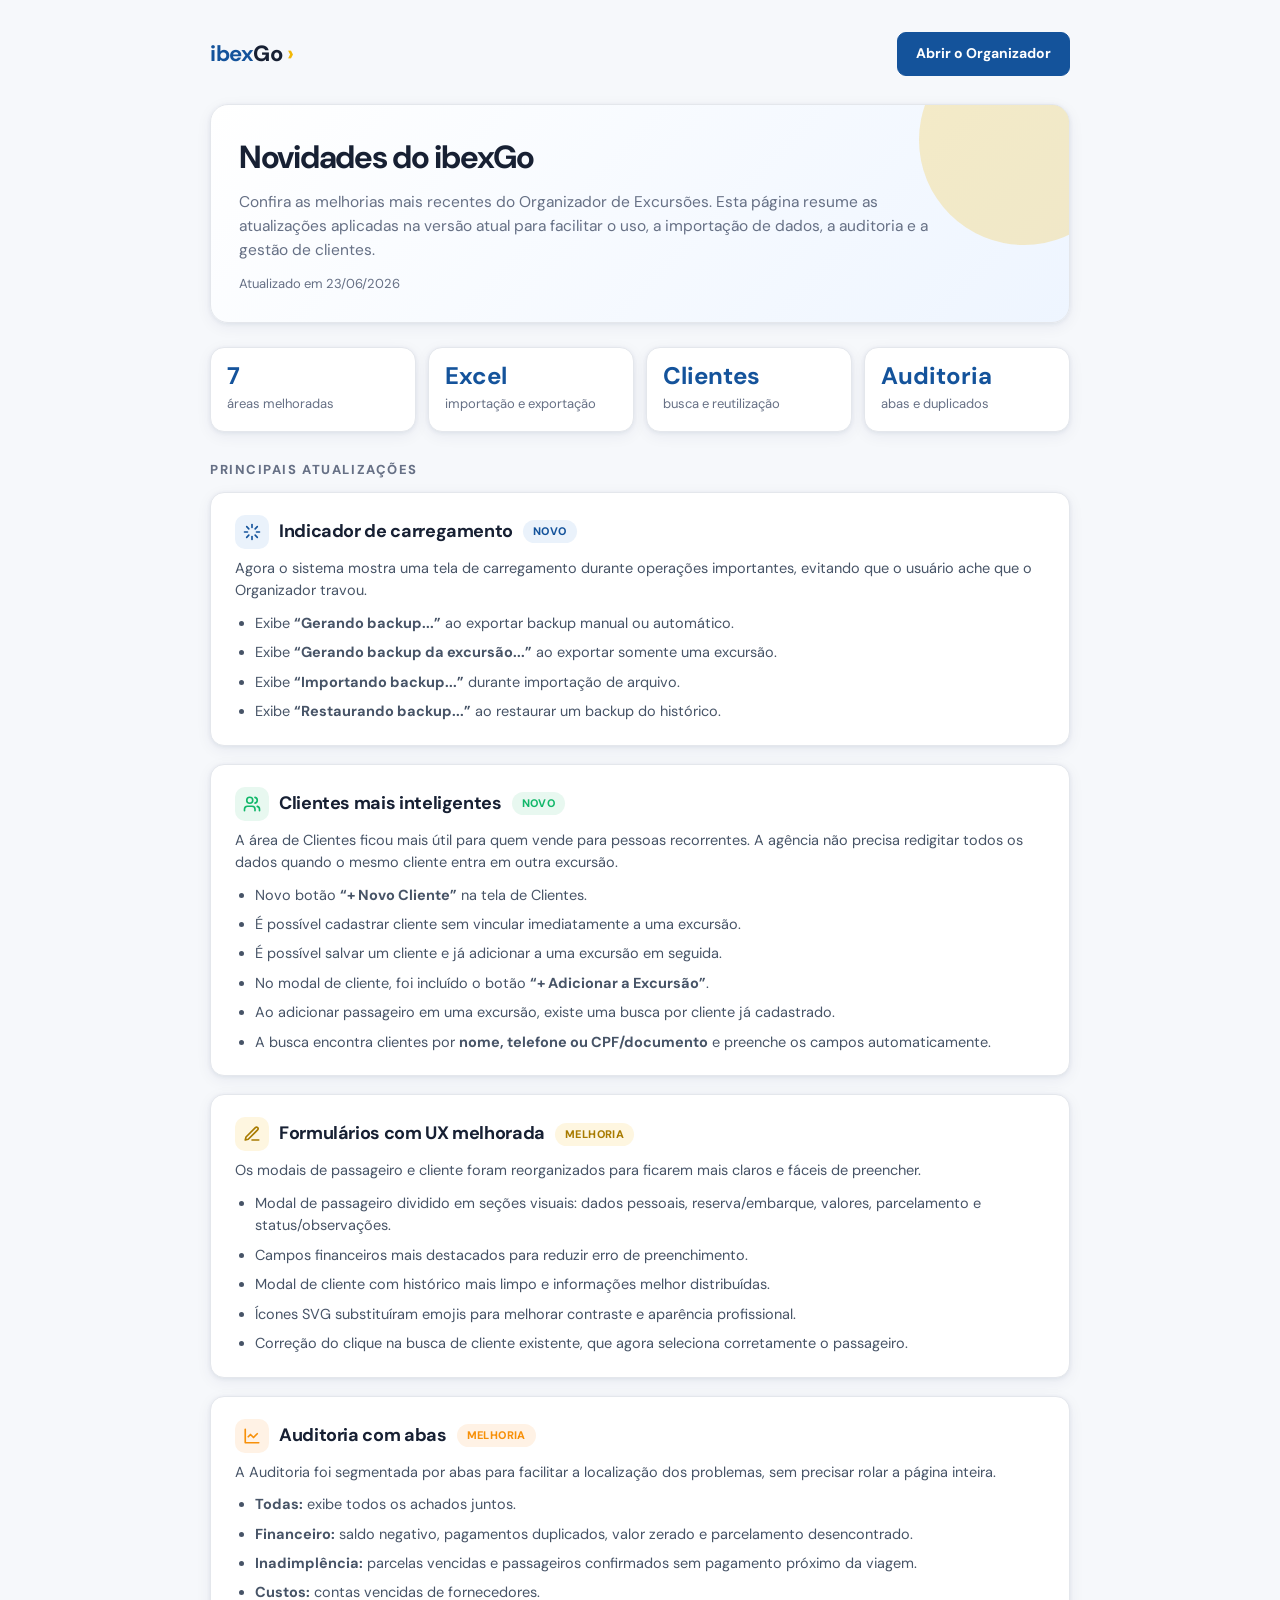
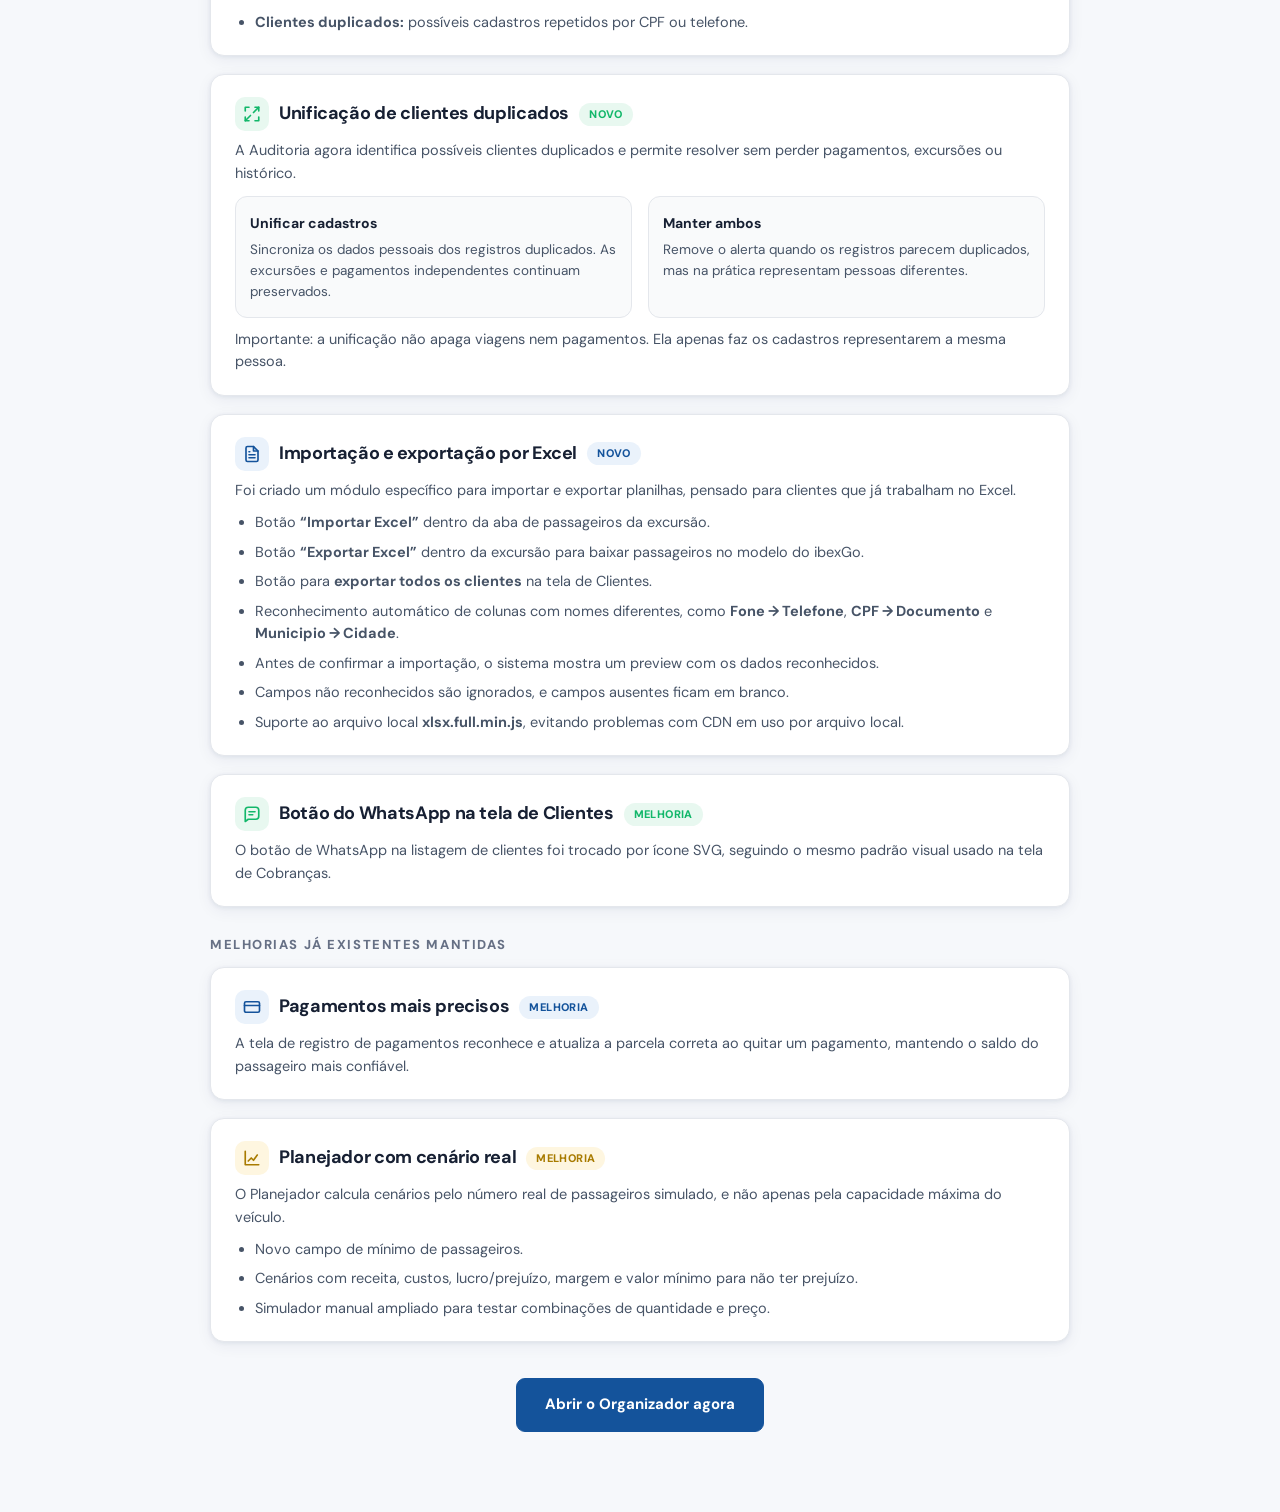
==== static/atualizacoes.html @ 439acfa5 "v 0.01" ====
<!DOCTYPE html>
<!-- ARQUIVO: ibexgo/atualizacoes.html -->
<html lang="pt-BR">
<head>
<meta charset="UTF-8"/>
<meta name="viewport" content="width=device-width, initial-scale=1.0"/>
<title>ibexGo — Novidades</title>
<link rel="preconnect" href="https://fonts.googleapis.com"/>
<link href="https://fonts.googleapis.com/css2?family=DM+Sans:wght@400;500;600;700;800&display=swap" rel="stylesheet"/>
<style>
  *,*::before,*::after{box-sizing:border-box;margin:0;padding:0}
  :root{
    --blue:#14539B; --blue-2:#056CF2; --gold:#F2B807; --white:#FFFFFF; --bg:#F6F8FB;
    --dark:#172033; --gray:#667085; --green:#12B76A; --red:#F04438;
    --orange:#F79009; --border:#E4E7EC; --soft-blue:#EAF2FB; --soft-green:#E8F8F0;
    --shadow:0 1px 4px rgba(20,40,80,.07),0 4px 16px rgba(20,40,80,.06);
    --radius:14px; --radius-sm:9px;
  }
  body{font-family:'DM Sans',system-ui,sans-serif;background:var(--bg);color:var(--dark);line-height:1.55;padding:32px 16px 80px}
  .wrap{max-width:860px;margin:0 auto}
  header{display:flex;align-items:center;justify-content:space-between;flex-wrap:wrap;gap:12px;margin-bottom:28px}
  .brand{font-size:22px;font-weight:800;letter-spacing:-.02em}.brand b{color:var(--blue)}.brand .arrow{color:var(--gold)}
  .btn{display:inline-flex;align-items:center;gap:8px;padding:10px 18px;border-radius:var(--radius-sm);font-weight:700;font-size:14px;text-decoration:none;border:1.5px solid var(--border);background:var(--white);color:var(--dark);transition:opacity .15s, transform .15s}.btn:hover{opacity:.9;transform:translateY(-1px)}
  .btn-primary{background:var(--blue);color:#fff;border-color:var(--blue)}
  .hero{background:linear-gradient(135deg,#fff 0%,#EEF5FF 100%);border:1px solid var(--border);border-radius:18px;box-shadow:var(--shadow);padding:28px;margin-bottom:24px;position:relative;overflow:hidden}
  .hero::after{content:"";position:absolute;right:-60px;top:-70px;width:210px;height:210px;border-radius:999px;background:rgba(242,184,7,.22)}
  h1{font-size:32px;margin-bottom:8px;letter-spacing:-.04em;position:relative;z-index:1}.subtitle{color:var(--gray);font-size:15.5px;max-width:720px;position:relative;z-index:1}
  .date{color:var(--gray);font-size:13px;margin-top:12px;position:relative;z-index:1}
  .summary{display:grid;grid-template-columns:repeat(4,1fr);gap:12px;margin:22px 0 28px}
  .summary-card{background:var(--white);border:1px solid var(--border);border-radius:var(--radius);padding:16px;box-shadow:var(--shadow)}
  .summary-card strong{display:block;font-size:24px;color:var(--blue);line-height:1}.summary-card span{display:block;color:var(--gray);font-size:13px;margin-top:6px}
  .section-title{font-size:13px;text-transform:uppercase;letter-spacing:.12em;color:var(--gray);font-weight:800;margin:28px 0 12px}
  .card{background:var(--white);border:1px solid var(--border);border-radius:var(--radius);box-shadow:var(--shadow);padding:22px 24px;margin-bottom:18px}
  .card h2{font-size:18px;margin-bottom:6px;display:flex;align-items:center;gap:10px;letter-spacing:-.02em}.icon{width:34px;height:34px;border-radius:10px;display:inline-flex;align-items:center;justify-content:center;background:var(--soft-blue);color:var(--blue);flex:0 0 auto}.icon svg{width:18px;height:18px;stroke:currentColor;stroke-width:2.2;fill:none;stroke-linecap:round;stroke-linejoin:round}.icon.green{background:var(--soft-green);color:var(--green)}.icon.gold{background:#FEF6E0;color:#A87B00}.icon.orange{background:#FFF2E5;color:var(--orange)}
  .badge{display:inline-block;font-size:11px;font-weight:800;padding:3px 10px;border-radius:999px;text-transform:uppercase;letter-spacing:.4px;white-space:nowrap}.badge-green{background:#E8F8F0;color:var(--green)}.badge-blue{background:#EAF2FB;color:var(--blue)}.badge-gold{background:#FEF6E0;color:#A87B00}.badge-orange{background:#FFF2E5;color:var(--orange)}
  .card p,.card li{color:#475467;font-size:14.5px}.card ul{margin:10px 0 0 0;padding-left:20px;display:flex;flex-direction:column;gap:7px}.card .desc{margin-top:8px}.muted{color:var(--gray);font-size:13.5px;margin-top:10px}
  .grid-2{display:grid;grid-template-columns:1fr 1fr;gap:16px}.mini{background:#F9FAFB;border:1px solid var(--border);border-radius:12px;padding:14px;margin-top:12px}.mini strong{font-size:14px}.mini p{font-size:13.5px;margin-top:4px}
  .footer-cta{text-align:center;margin-top:36px}.footer-cta .btn{padding:14px 28px;font-size:15px}
  @media(max-width:720px){body{padding:20px 12px 64px}.hero{padding:22px}h1{font-size:27px}.summary{grid-template-columns:repeat(2,1fr)}.grid-2{grid-template-columns:1fr}.card{padding:19px}.card h2{align-items:flex-start}.badge{margin-left:auto}}
</style>
</head>
<body>
<div class="wrap">

  <header>
    <div class="brand"><b>ibex</b>Go <span class="arrow">›</span></div>
    <a class="btn btn-primary" href="Abrir Organizador.html">Abrir o Organizador</a>
  </header>

  <section class="hero">
    <h1>Novidades do ibexGo</h1>
    <p class="subtitle">Confira as melhorias mais recentes do Organizador de Excursões. Esta página resume as atualizações aplicadas na versão atual para facilitar o uso, a importação de dados, a auditoria e a gestão de clientes.</p>
    <p class="date">Atualizado em 23/06/2026</p>
  </section>

  <div class="summary">
    <div class="summary-card"><strong>7</strong><span>áreas melhoradas</span></div>
    <div class="summary-card"><strong>Excel</strong><span>importação e exportação</span></div>
    <div class="summary-card"><strong>Clientes</strong><span>busca e reutilização</span></div>
    <div class="summary-card"><strong>Auditoria</strong><span>abas e duplicados</span></div>
  </div>

  <div class="section-title">Principais atualizações</div>

  <div class="card">
    <h2><span class="icon"><svg viewBox="0 0 24 24"><path d="M12 2v4"/><path d="M12 18v4"/><path d="M4.93 4.93l2.83 2.83"/><path d="M16.24 16.24l2.83 2.83"/><path d="M2 12h4"/><path d="M18 12h4"/><path d="M4.93 19.07l2.83-2.83"/><path d="M16.24 7.76l2.83-2.83"/></svg></span>Indicador de carregamento <span class="badge badge-blue">Novo</span></h2>
    <p class="desc">Agora o sistema mostra uma tela de carregamento durante operações importantes, evitando que o usuário ache que o Organizador travou.</p>
    <ul>
      <li>Exibe <strong>“Gerando backup...”</strong> ao exportar backup manual ou automático.</li>
      <li>Exibe <strong>“Gerando backup da excursão...”</strong> ao exportar somente uma excursão.</li>
      <li>Exibe <strong>“Importando backup...”</strong> durante importação de arquivo.</li>
      <li>Exibe <strong>“Restaurando backup...”</strong> ao restaurar um backup do histórico.</li>
    </ul>
  </div>

  <div class="card">
    <h2><span class="icon green"><svg viewBox="0 0 24 24"><path d="M16 21v-2a4 4 0 0 0-4-4H6a4 4 0 0 0-4 4v2"/><circle cx="9" cy="7" r="4"/><path d="M22 21v-2a4 4 0 0 0-3-3.87"/><path d="M16 3.13a4 4 0 0 1 0 7.75"/></svg></span>Clientes mais inteligentes <span class="badge badge-green">Novo</span></h2>
    <p class="desc">A área de Clientes ficou mais útil para quem vende para pessoas recorrentes. A agência não precisa redigitar todos os dados quando o mesmo cliente entra em outra excursão.</p>
    <ul>
      <li>Novo botão <strong>“+ Novo Cliente”</strong> na tela de Clientes.</li>
      <li>É possível cadastrar cliente sem vincular imediatamente a uma excursão.</li>
      <li>É possível salvar um cliente e já adicionar a uma excursão em seguida.</li>
      <li>No modal de cliente, foi incluído o botão <strong>“+ Adicionar a Excursão”</strong>.</li>
      <li>Ao adicionar passageiro em uma excursão, existe uma busca por cliente já cadastrado.</li>
      <li>A busca encontra clientes por <strong>nome, telefone ou CPF/documento</strong> e preenche os campos automaticamente.</li>
    </ul>
  </div>

  <div class="card">
    <h2><span class="icon gold"><svg viewBox="0 0 24 24"><path d="M12 20h9"/><path d="M16.5 3.5a2.12 2.12 0 0 1 3 3L7 19l-4 1 1-4Z"/></svg></span>Formulários com UX melhorada <span class="badge badge-gold">Melhoria</span></h2>
    <p class="desc">Os modais de passageiro e cliente foram reorganizados para ficarem mais claros e fáceis de preencher.</p>
    <ul>
      <li>Modal de passageiro dividido em seções visuais: dados pessoais, reserva/embarque, valores, parcelamento e status/observações.</li>
      <li>Campos financeiros mais destacados para reduzir erro de preenchimento.</li>
      <li>Modal de cliente com histórico mais limpo e informações melhor distribuídas.</li>
      <li>Ícones SVG substituíram emojis para melhorar contraste e aparência profissional.</li>
      <li>Correção do clique na busca de cliente existente, que agora seleciona corretamente o passageiro.</li>
    </ul>
  </div>

  <div class="card">
    <h2><span class="icon orange"><svg viewBox="0 0 24 24"><path d="M3 3v18h18"/><path d="m19 9-5 5-4-4-3 3"/></svg></span>Auditoria com abas <span class="badge badge-orange">Melhoria</span></h2>
    <p class="desc">A Auditoria foi segmentada por abas para facilitar a localização dos problemas, sem precisar rolar a página inteira.</p>
    <ul>
      <li><strong>Todas:</strong> exibe todos os achados juntos.</li>
      <li><strong>Financeiro:</strong> saldo negativo, pagamentos duplicados, valor zerado e parcelamento desencontrado.</li>
      <li><strong>Inadimplência:</strong> parcelas vencidas e passageiros confirmados sem pagamento próximo da viagem.</li>
      <li><strong>Custos:</strong> contas vencidas de fornecedores.</li>
      <li><strong>Clientes duplicados:</strong> possíveis cadastros repetidos por CPF ou telefone.</li>
    </ul>
  </div>

  <div class="card">
    <h2><span class="icon green"><svg viewBox="0 0 24 24"><path d="M16 3h5v5"/><path d="M8 21H3v-5"/><path d="M21 3l-7 7"/><path d="M3 21l7-7"/><path d="M8 3H3v5"/><path d="M16 21h5v-5"/></svg></span>Unificação de clientes duplicados <span class="badge badge-green">Novo</span></h2>
    <p class="desc">A Auditoria agora identifica possíveis clientes duplicados e permite resolver sem perder pagamentos, excursões ou histórico.</p>
    <div class="grid-2">
      <div class="mini"><strong>Unificar cadastros</strong><p>Sincroniza os dados pessoais dos registros duplicados. As excursões e pagamentos independentes continuam preservados.</p></div>
      <div class="mini"><strong>Manter ambos</strong><p>Remove o alerta quando os registros parecem duplicados, mas na prática representam pessoas diferentes.</p></div>
    </div>
    <p class="muted">Importante: a unificação não apaga viagens nem pagamentos. Ela apenas faz os cadastros representarem a mesma pessoa.</p>
  </div>

  <div class="card">
    <h2><span class="icon"><svg viewBox="0 0 24 24"><path d="M14 2H6a2 2 0 0 0-2 2v16a2 2 0 0 0 2 2h12a2 2 0 0 0 2-2V8Z"/><path d="M14 2v6h6"/><path d="M8 13h8"/><path d="M8 17h8"/><path d="M8 9h1"/></svg></span>Importação e exportação por Excel <span class="badge badge-blue">Novo</span></h2>
    <p class="desc">Foi criado um módulo específico para importar e exportar planilhas, pensado para clientes que já trabalham no Excel.</p>
    <ul>
      <li>Botão <strong>“Importar Excel”</strong> dentro da aba de passageiros da excursão.</li>
      <li>Botão <strong>“Exportar Excel”</strong> dentro da excursão para baixar passageiros no modelo do ibexGo.</li>
      <li>Botão para <strong>exportar todos os clientes</strong> na tela de Clientes.</li>
      <li>Reconhecimento automático de colunas com nomes diferentes, como <strong>Fone → Telefone</strong>, <strong>CPF → Documento</strong> e <strong>Municipio → Cidade</strong>.</li>
      <li>Antes de confirmar a importação, o sistema mostra um preview com os dados reconhecidos.</li>
      <li>Campos não reconhecidos são ignorados, e campos ausentes ficam em branco.</li>
      <li>Suporte ao arquivo local <strong>xlsx.full.min.js</strong>, evitando problemas com CDN em uso por arquivo local.</li>
    </ul>
  </div>

  <div class="card">
    <h2><span class="icon green"><svg viewBox="0 0 24 24"><path d="M21 15a4 4 0 0 1-4 4H7l-4 3V7a4 4 0 0 1 4-4h10a4 4 0 0 1 4 4z"/><path d="M8 9h8"/><path d="M8 13h5"/></svg></span>Botão do WhatsApp na tela de Clientes <span class="badge badge-green">Melhoria</span></h2>
    <p class="desc">O botão de WhatsApp na listagem de clientes foi trocado por ícone SVG, seguindo o mesmo padrão visual usado na tela de Cobranças.</p>
  </div>

  <div class="section-title">Melhorias já existentes mantidas</div>

  <div class="card">
    <h2><span class="icon"><svg viewBox="0 0 24 24"><rect x="2" y="5" width="20" height="14" rx="2"/><path d="M2 10h20"/></svg></span>Pagamentos mais precisos <span class="badge badge-blue">Melhoria</span></h2>
    <p class="desc">A tela de registro de pagamentos reconhece e atualiza a parcela correta ao quitar um pagamento, mantendo o saldo do passageiro mais confiável.</p>
  </div>

  <div class="card">
    <h2><span class="icon gold"><svg viewBox="0 0 24 24"><path d="M3 3v18h18"/><path d="M7 16l4-4 3 3 5-7"/></svg></span>Planejador com cenário real <span class="badge badge-gold">Melhoria</span></h2>
    <p class="desc">O Planejador calcula cenários pelo número real de passageiros simulado, e não apenas pela capacidade máxima do veículo.</p>
    <ul>
      <li>Novo campo de mínimo de passageiros.</li>
      <li>Cenários com receita, custos, lucro/prejuízo, margem e valor mínimo para não ter prejuízo.</li>
      <li>Simulador manual ampliado para testar combinações de quantidade e preço.</li>
    </ul>
  </div>

  <div class="footer-cta">
    <a class="btn btn-primary" href="Abrir Organizador.html">Abrir o Organizador agora</a>
  </div>

</div>
</body>
</html>
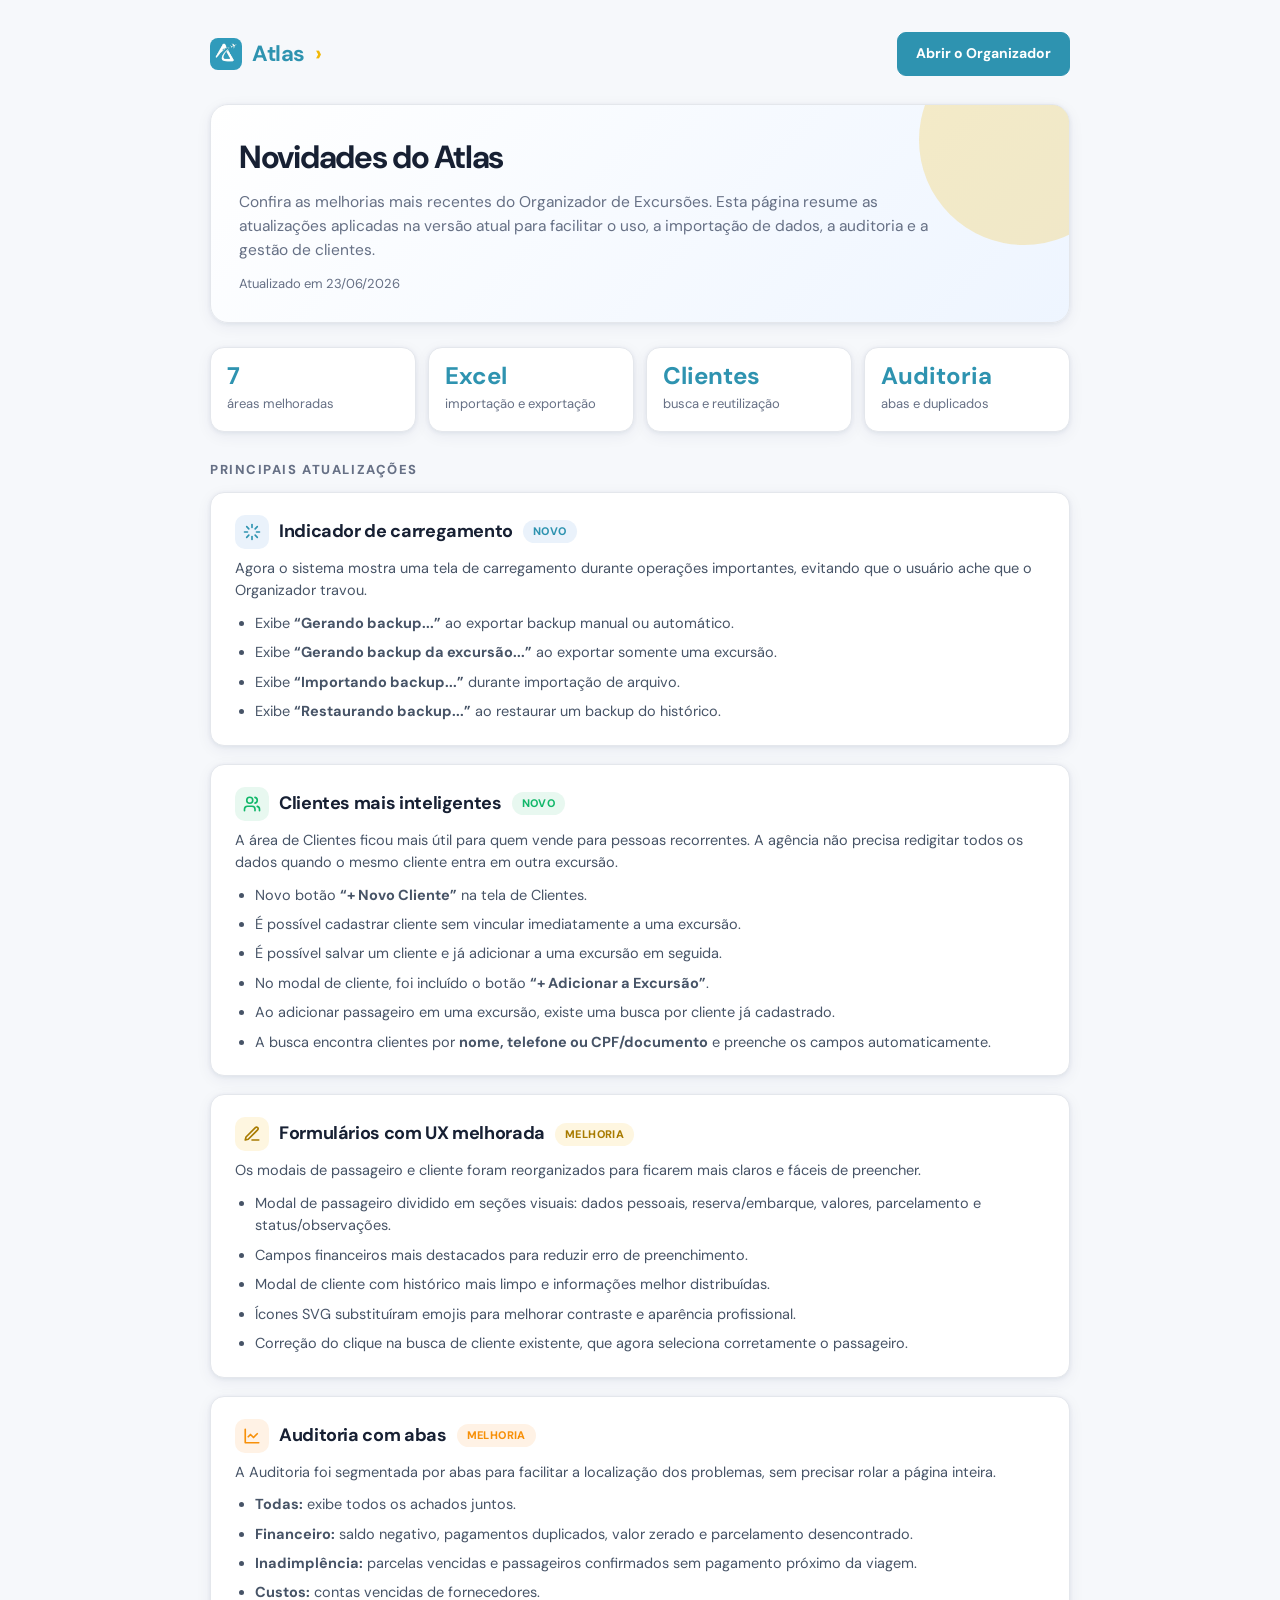
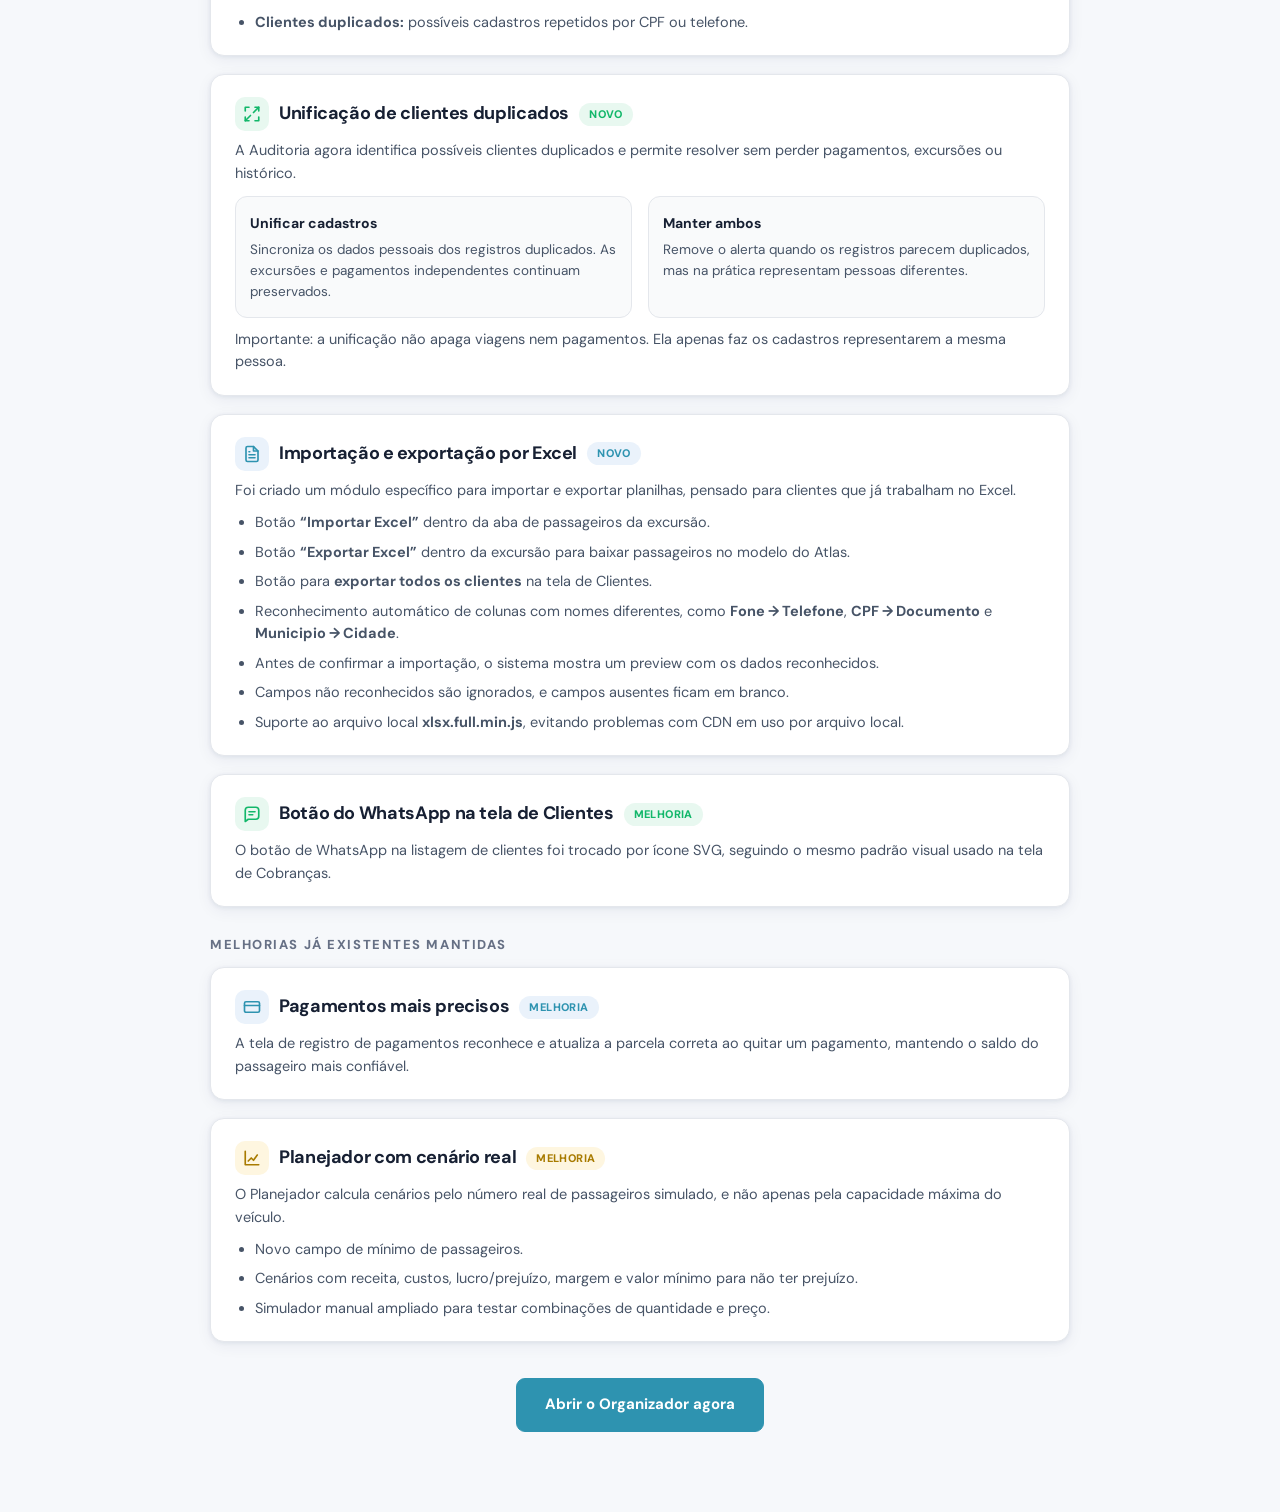
==== commit 2952f213: "Corrigido o nome" ====
--- a/static/atualizacoes.html
+++ b/static/atualizacoes.html
@@ -1,16 +1,17 @@
 <!DOCTYPE html>
-<!-- ARQUIVO: ibexgo/atualizacoes.html -->
+<!-- ARQUIVO: atlas/atualizacoes.html -->
 <html lang="pt-BR">
 <head>
 <meta charset="UTF-8"/>
 <meta name="viewport" content="width=device-width, initial-scale=1.0"/>
-<title>ibexGo — Novidades</title>
+<title>Atlas — Novidades</title>
 <link rel="preconnect" href="https://fonts.googleapis.com"/>
 <link href="https://fonts.googleapis.com/css2?family=DM+Sans:wght@400;500;600;700;800&display=swap" rel="stylesheet"/>
+<link rel="icon" type="image/png" href="assets/img/logo.png"/>
 <style>
   *,*::before,*::after{box-sizing:border-box;margin:0;padding:0}
   :root{
-    --blue:#14539B; --blue-2:#056CF2; --gold:#F2B807; --white:#FFFFFF; --bg:#F6F8FB;
+    --blue:#2E93B0; --blue-2:#056CF2; --gold:#F2B807; --white:#FFFFFF; --bg:#F6F8FB;
     --dark:#172033; --gray:#667085; --green:#12B76A; --red:#F04438;
     --orange:#F79009; --border:#E4E7EC; --soft-blue:#EAF2FB; --soft-green:#E8F8F0;
     --shadow:0 1px 4px rgba(20,40,80,.07),0 4px 16px rgba(20,40,80,.06);
@@ -19,7 +20,7 @@
   body{font-family:'DM Sans',system-ui,sans-serif;background:var(--bg);color:var(--dark);line-height:1.55;padding:32px 16px 80px}
   .wrap{max-width:860px;margin:0 auto}
   header{display:flex;align-items:center;justify-content:space-between;flex-wrap:wrap;gap:12px;margin-bottom:28px}
-  .brand{font-size:22px;font-weight:800;letter-spacing:-.02em}.brand b{color:var(--blue)}.brand .arrow{color:var(--gold)}
+  .brand{font-size:22px;font-weight:800;letter-spacing:-.02em;display:flex;align-items:center;gap:10px}.brand img{width:32px;height:32px;border-radius:8px}.brand b{color:var(--blue)}.brand .arrow{color:var(--gold)}
   .btn{display:inline-flex;align-items:center;gap:8px;padding:10px 18px;border-radius:var(--radius-sm);font-weight:700;font-size:14px;text-decoration:none;border:1.5px solid var(--border);background:var(--white);color:var(--dark);transition:opacity .15s, transform .15s}.btn:hover{opacity:.9;transform:translateY(-1px)}
   .btn-primary{background:var(--blue);color:#fff;border-color:var(--blue)}
   .hero{background:linear-gradient(135deg,#fff 0%,#EEF5FF 100%);border:1px solid var(--border);border-radius:18px;box-shadow:var(--shadow);padding:28px;margin-bottom:24px;position:relative;overflow:hidden}
@@ -43,12 +44,12 @@
 <div class="wrap">
 
   <header>
-    <div class="brand"><b>ibex</b>Go <span class="arrow">›</span></div>
+    <div class="brand"><img src="assets/img/logo.png" alt="Atlas"/><b>Atlas</b> <span class="arrow">›</span></div>
     <a class="btn btn-primary" href="Abrir Organizador.html">Abrir o Organizador</a>
   </header>
 
   <section class="hero">
-    <h1>Novidades do ibexGo</h1>
+    <h1>Novidades do Atlas</h1>
     <p class="subtitle">Confira as melhorias mais recentes do Organizador de Excursões. Esta página resume as atualizações aplicadas na versão atual para facilitar o uso, a importação de dados, a auditoria e a gestão de clientes.</p>
     <p class="date">Atualizado em 23/06/2026</p>
   </section>
@@ -125,7 +126,7 @@
     <p class="desc">Foi criado um módulo específico para importar e exportar planilhas, pensado para clientes que já trabalham no Excel.</p>
     <ul>
       <li>Botão <strong>“Importar Excel”</strong> dentro da aba de passageiros da excursão.</li>
-      <li>Botão <strong>“Exportar Excel”</strong> dentro da excursão para baixar passageiros no modelo do ibexGo.</li>
+      <li>Botão <strong>“Exportar Excel”</strong> dentro da excursão para baixar passageiros no modelo do Atlas.</li>
       <li>Botão para <strong>exportar todos os clientes</strong> na tela de Clientes.</li>
       <li>Reconhecimento automático de colunas com nomes diferentes, como <strong>Fone → Telefone</strong>, <strong>CPF → Documento</strong> e <strong>Municipio → Cidade</strong>.</li>
       <li>Antes de confirmar a importação, o sistema mostra um preview com os dados reconhecidos.</li>
